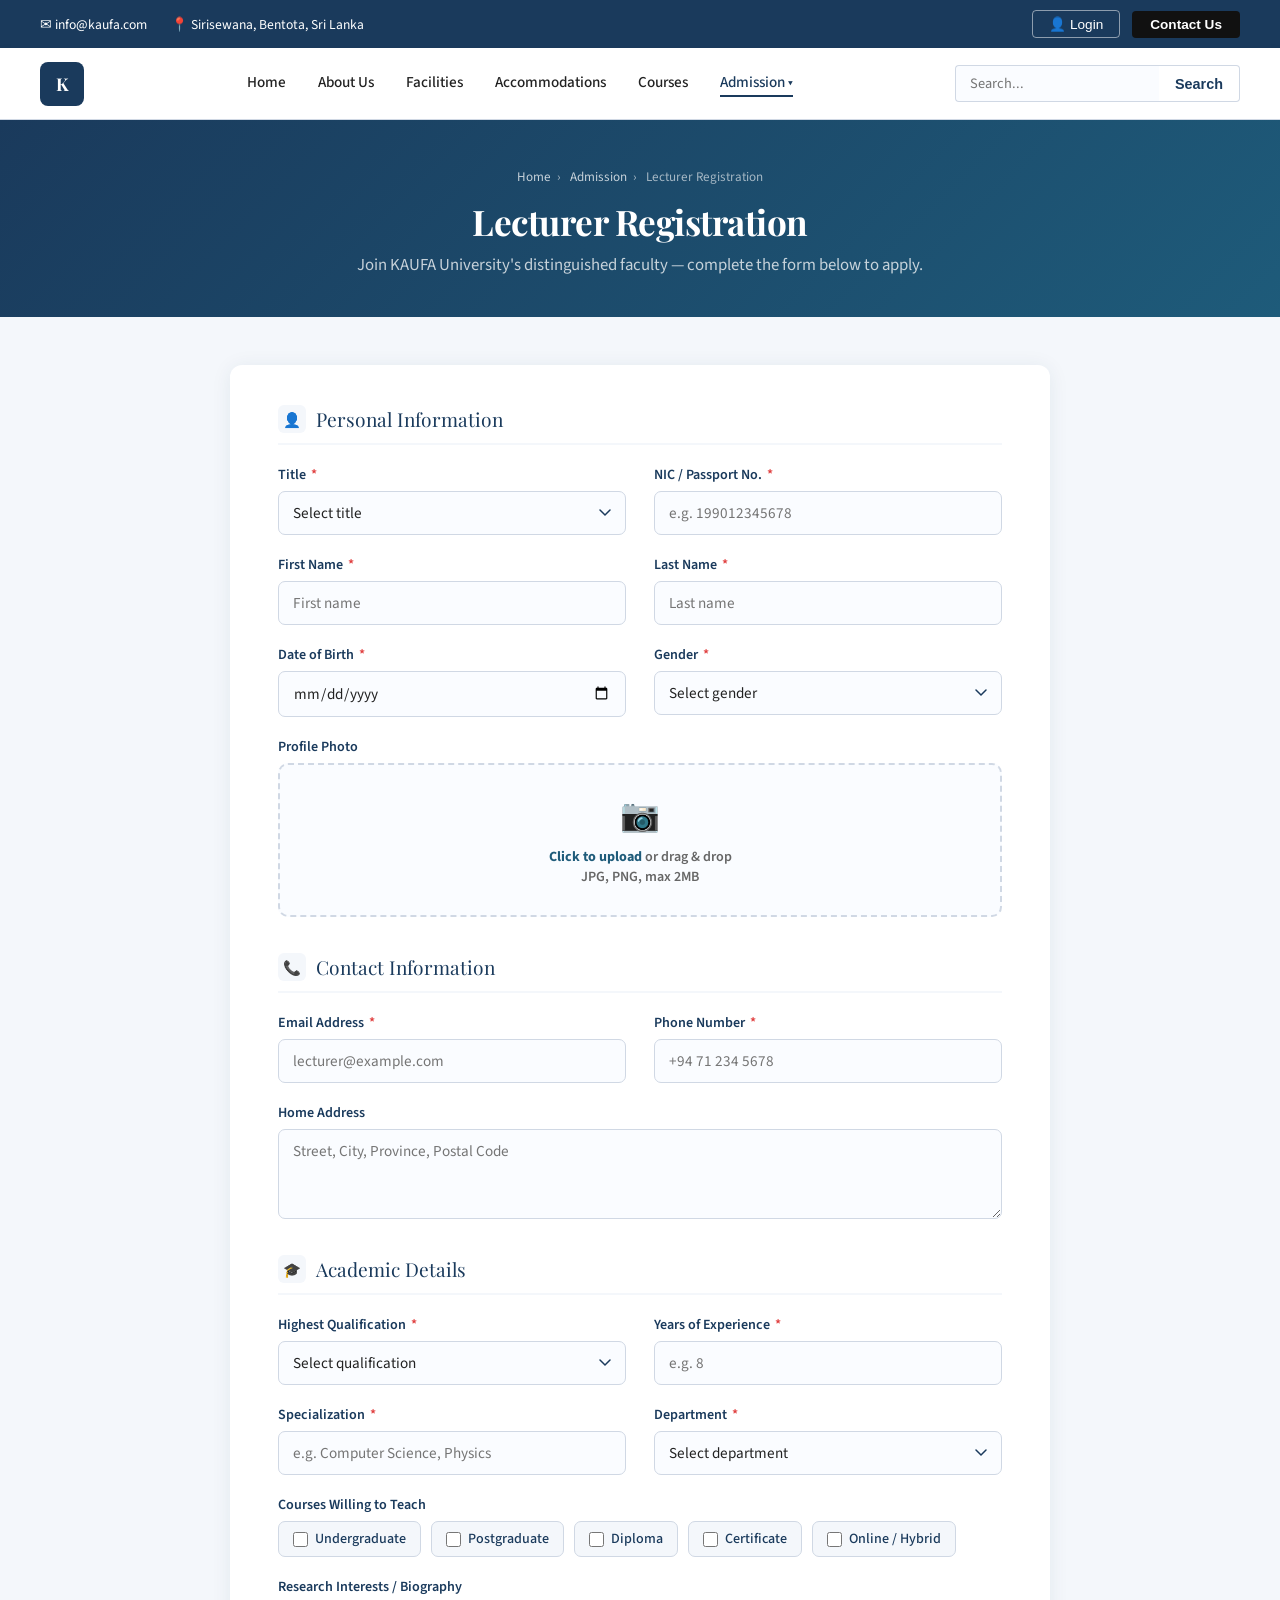
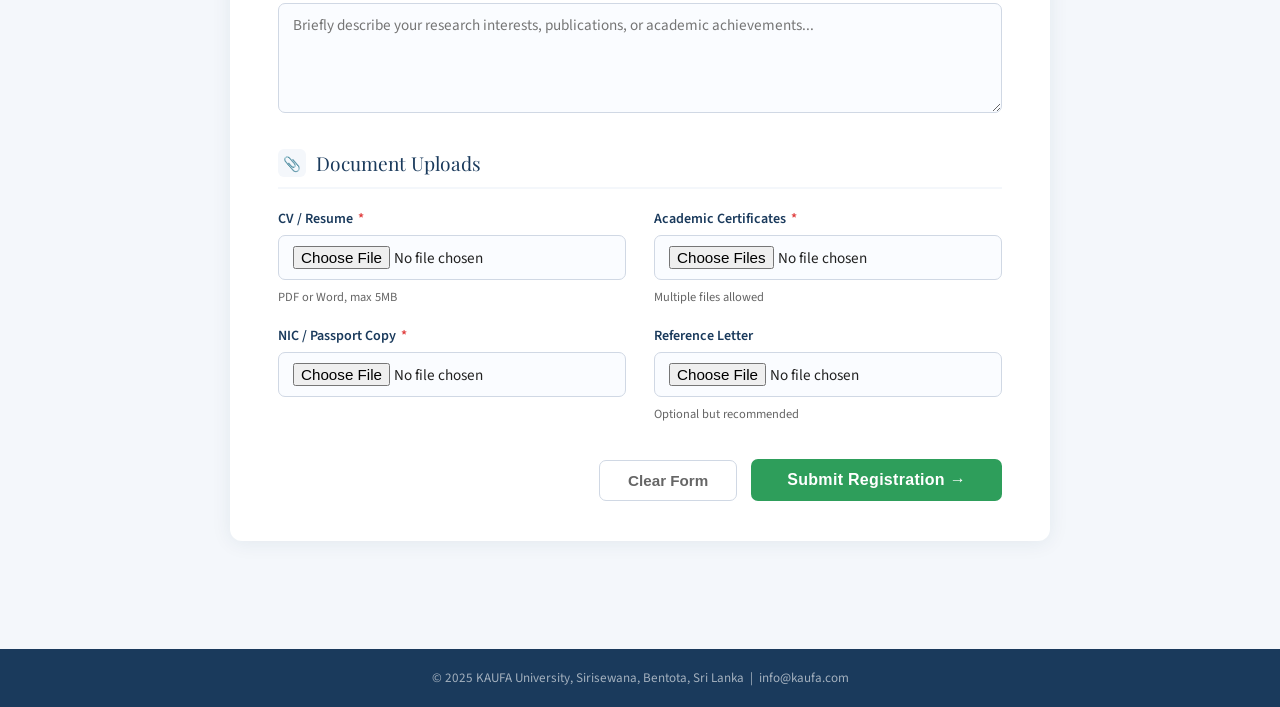
==== lecadmission.html @ 6071746f "Updated lecadmission.html" ====
<!DOCTYPE html>
<html lang="en">
<head>
  <meta charset="UTF-8" />
  <meta name="viewport" content="width=device-width, initial-scale=1.0"/>
  <title>Lecturer Registration – KAUFA University</title>
  <link href="https://fonts.googleapis.com/css2?family=Playfair+Display:wght@600;700&family=Source+Sans+3:wght@300;400;500;600&display=swap" rel="stylesheet"/>
  <style>
    *, *::before, *::after { box-sizing: border-box; margin: 0; padding: 0; }

    :root {
      --navy: #1a3a5c;
      --teal: #1e5b7a;
      --green: #2e9e5b;
      --green-dark: #227a45;
      --light-bg: #f4f7fb;
      --text: #222;
      --muted: #666;
      --border: #d0d8e4;
    }

    body {
      font-family: 'Source Sans 3', sans-serif;
      background: var(--light-bg);
      color: var(--text);
      min-height: 100vh;
    }

    /* ── Top Bar ── */
    .topbar {
      background: var(--navy);
      color: #fff;
      font-size: 0.85rem;
      padding: 10px 40px;
      display: flex;
      justify-content: space-between;
      align-items: center;
    }
    .topbar .contact-info { display: flex; gap: 24px; }
    .topbar a { color: #fff; text-decoration: none; }
    .topbar .actions { display: flex; gap: 12px; align-items: center; }
    .topbar .btn-login {
      background: transparent;
      border: 1px solid rgba(255,255,255,0.5);
      color: #fff;
      padding: 5px 16px;
      border-radius: 4px;
      cursor: pointer;
      font-size: 0.85rem;
    }
    .topbar .btn-contact {
      background: #111;
      color: #fff;
      border: none;
      padding: 6px 18px;
      border-radius: 4px;
      cursor: pointer;
      font-size: 0.85rem;
      font-weight: 600;
    }

    /* ── Navbar ── */
    nav {
      background: #fff;
      border-bottom: 1px solid var(--border);
      padding: 0 40px;
      display: flex;
      align-items: center;
      justify-content: space-between;
      height: 72px;
      box-shadow: 0 1px 6px rgba(0,0,0,0.06);
    }
    .nav-logo { display: flex; align-items: center; gap: 10px; }
    .nav-logo .logo-icon {
      width: 44px; height: 44px;
      background: var(--navy);
      border-radius: 8px;
      display: flex; align-items: center; justify-content: center;
      color: #fff; font-family: 'Playfair Display', serif; font-size: 1.1rem; font-weight: 700;
    }
    .nav-links { display: flex; gap: 32px; }
    .nav-links a {
      text-decoration: none;
      color: var(--text);
      font-size: 0.95rem;
      font-weight: 500;
      transition: color .2s;
    }
    .nav-links a:hover, .nav-links a.active { color: var(--navy); border-bottom: 2px solid var(--navy); padding-bottom: 2px; }
    .nav-search { display: flex; gap: 0; }
    .nav-search input {
      border: 1px solid var(--border);
      border-right: none;
      padding: 7px 14px;
      font-size: 0.9rem;
      border-radius: 4px 0 0 4px;
      outline: none;
    }
    .nav-search button {
      background: #fff;
      border: 1px solid var(--border);
      border-left: none;
      padding: 7px 16px;
      border-radius: 0 4px 4px 0;
      cursor: pointer;
      color: var(--navy);
      font-weight: 600;
      font-size: 0.9rem;
    }

    /* ── Page Hero ── */
    .page-hero {
      background: linear-gradient(135deg, var(--navy) 0%, var(--teal) 100%);
      color: #fff;
      padding: 48px 40px 40px;
      text-align: center;
    }
    .page-hero h1 {
      font-family: 'Playfair Display', serif;
      font-size: 2.2rem;
      letter-spacing: -0.5px;
    }
    .page-hero p {
      margin-top: 8px;
      color: rgba(255,255,255,0.75);
      font-size: 1.05rem;
    }
    .breadcrumb {
      font-size: 0.82rem;
      color: rgba(255,255,255,0.6);
      margin-bottom: 12px;
    }
    .breadcrumb a { color: rgba(255,255,255,0.75); text-decoration: none; }
    .breadcrumb span { margin: 0 6px; }

    /* ── Main Content ── */
    .main {
      max-width: 860px;
      margin: 48px auto;
      padding: 0 20px 60px;
    }

    .card {
      background: #fff;
      border-radius: 12px;
      box-shadow: 0 2px 20px rgba(26,58,92,0.08);
      padding: 40px 48px;
    }

    .section-title {
      font-family: 'Playfair Display', serif;
      font-size: 1.2rem;
      color: var(--navy);
      margin-bottom: 20px;
      padding-bottom: 10px;
      border-bottom: 2px solid var(--light-bg);
      display: flex;
      align-items: center;
      gap: 10px;
    }
    .section-title .icon {
      width: 28px; height: 28px;
      background: var(--light-bg);
      border-radius: 6px;
      display: flex; align-items: center; justify-content: center;
      font-size: 0.9rem;
    }

    .form-grid {
      display: grid;
      grid-template-columns: 1fr 1fr;
      gap: 20px 28px;
    }
    .form-grid .full { grid-column: 1 / -1; }

    .form-group {
      display: flex;
      flex-direction: column;
      gap: 6px;
    }
    label {
      font-size: 0.88rem;
      font-weight: 600;
      color: var(--navy);
    }
    label .req { color: #e03e3e; margin-left: 2px; }

    input, select, textarea {
      border: 1.5px solid var(--border);
      border-radius: 7px;
      padding: 10px 14px;
      font-size: 0.95rem;
      font-family: 'Source Sans 3', sans-serif;
      color: var(--text);
      background: #fafcff;
      transition: border-color .2s, box-shadow .2s;
      outline: none;
    }
    input:focus, select:focus, textarea:focus {
      border-color: var(--teal);
      box-shadow: 0 0 0 3px rgba(30,91,122,0.1);
      background: #fff;
    }
    textarea { resize: vertical; min-height: 90px; }
    select { appearance: none; background-image: url("data:image/svg+xml,%3Csvg xmlns='http://www.w3.org/2000/svg' width='12' height='8' viewBox='0 0 12 8'%3E%3Cpath d='M1 1l5 5 5-5' stroke='%231a3a5c' stroke-width='1.5' fill='none' stroke-linecap='round'/%3E%3C/svg%3E"); background-repeat: no-repeat; background-position: right 14px center; padding-right: 36px; }

    .hint { font-size: 0.78rem; color: var(--muted); margin-top: 2px; }

    /* Photo upload */
    .photo-upload {
      border: 2px dashed var(--border);
      border-radius: 10px;
      padding: 28px;
      text-align: center;
      cursor: pointer;
      transition: border-color .2s, background .2s;
      background: #fafcff;
    }
    .photo-upload:hover { border-color: var(--teal); background: #f0f6fb; }
    .photo-upload input[type="file"] { display: none; }
    .photo-upload .upload-icon { font-size: 2rem; margin-bottom: 8px; }
    .photo-upload p { font-size: 0.88rem; color: var(--muted); }
    .photo-upload strong { color: var(--teal); }

    /* Divider */
    .section-gap { margin-top: 36px; }

    /* Checkbox group */
    .checkbox-group { display: flex; flex-wrap: wrap; gap: 10px; }
    .checkbox-item {
      display: flex; align-items: center; gap: 7px;
      background: var(--light-bg);
      border: 1.5px solid var(--border);
      border-radius: 7px;
      padding: 7px 14px;
      cursor: pointer;
      font-size: 0.88rem;
      font-weight: 500;
      transition: border-color .2s, background .2s;
    }
    .checkbox-item input { width: 15px; height: 15px; accent-color: var(--teal); }
    .checkbox-item:hover { border-color: var(--teal); background: #eef5fb; }

    /* Actions */
    .form-actions {
      margin-top: 36px;
      display: flex;
      justify-content: flex-end;
      gap: 14px;
      align-items: center;
    }
    .btn-reset {
      background: transparent;
      border: 1.5px solid var(--border);
      color: var(--muted);
      padding: 11px 28px;
      border-radius: 7px;
      font-size: 0.95rem;
      font-weight: 600;
      cursor: pointer;
      transition: border-color .2s, color .2s;
    }
    .btn-reset:hover { border-color: var(--navy); color: var(--navy); }
    .btn-submit {
      background: var(--green);
      border: none;
      color: #fff;
      padding: 12px 36px;
      border-radius: 7px;
      font-size: 1rem;
      font-weight: 700;
      cursor: pointer;
      transition: background .2s, transform .1s;
      letter-spacing: 0.3px;
    }
    .btn-submit:hover { background: var(--green-dark); transform: translateY(-1px); }

    /* Success toast */
    .toast {
      display: none;
      position: fixed;
      bottom: 30px; right: 30px;
      background: var(--green);
      color: #fff;
      padding: 14px 24px;
      border-radius: 10px;
      font-weight: 600;
      font-size: 0.95rem;
      box-shadow: 0 6px 24px rgba(0,0,0,0.15);
      animation: slideUp .3s ease;
      z-index: 999;
    }
    @keyframes slideUp { from { transform: translateY(20px); opacity: 0; } to { transform: translateY(0); opacity: 1; } }

    /* Footer */
    footer {
      background: var(--navy);
      color: rgba(255,255,255,0.6);
      text-align: center;
      font-size: 0.82rem;
      padding: 20px 40px;
    }

    @media (max-width: 640px) {
      .form-grid { grid-template-columns: 1fr; }
      .card { padding: 28px 22px; }
      .topbar .contact-info { display: none; }
    }
  </style>
</head>
<body>

<!-- Top Bar -->
<div class="topbar">
  <div class="contact-info">
    <span>✉ info@kaufa.com</span>
    <span>📍 Sirisewana, Bentota, Sri Lanka</span>
  </div>
  <div class="actions">
    <button class="btn-login">👤 Login</button>
    <button class="btn-contact">Contact Us</button>
  </div>
</div>

<!-- Navbar -->
<nav>
  <div class="nav-logo">
    <div class="logo-icon">K</div>
  </div>
  <div class="nav-links">
    <a href="#">Home</a>
    <a href="#">About Us</a>
    <a href="#">Facilities</a>
    <a href="#">Accommodations</a>
    <a href="#">Courses</a>
    <a href="#" class="active">Admission ▾</a>
  </div>
  <div class="nav-search">
    <input type="text" placeholder="Search..."/>
    <button>Search</button>
  </div>
</nav>

<!-- Hero -->
<div class="page-hero">
  <div class="breadcrumb">
    <a href="#">Home</a><span>›</span>
    <a href="#">Admission</a><span>›</span>
    Lecturer Registration
  </div>
  <h1>Lecturer Registration</h1>
  <p>Join KAUFA University's distinguished faculty — complete the form below to apply.</p>
</div>

<!-- Form -->
<div class="main">
  <div class="card">
    <form id="regForm" novalidate>

      <!-- Personal Information -->
      <div class="section-title">
        <span class="icon">👤</span> Personal Information
      </div>
      <div class="form-grid">
        <div class="form-group">
          <label>Title <span class="req">*</span></label>
          <select required>
            <option value="">Select title</option>
            <option>Dr.</option>
            <option>Prof.</option>
            <option>Mr.</option>
            <option>Mrs.</option>
            <option>Ms.</option>
          </select>
        </div>
        <div class="form-group">
          <label>NIC / Passport No. <span class="req">*</span></label>
          <input type="text" placeholder="e.g. 199012345678" required/>
        </div>
        <div class="form-group">
          <label>First Name <span class="req">*</span></label>
          <input type="text" placeholder="First name" required/>
        </div>
        <div class="form-group">
          <label>Last Name <span class="req">*</span></label>
          <input type="text" placeholder="Last name" required/>
        </div>
        <div class="form-group">
          <label>Date of Birth <span class="req">*</span></label>
          <input type="date" required/>
        </div>
        <div class="form-group">
          <label>Gender <span class="req">*</span></label>
          <select required>
            <option value="">Select gender</option>
            <option>Male</option>
            <option>Female</option>
            <option>Prefer not to say</option>
          </select>
        </div>
        <div class="form-group full">
          <label>Profile Photo</label>
          <label class="photo-upload" for="photoInput">
            <input type="file" id="photoInput" accept="image/*"/>
            <div class="upload-icon">📷</div>
            <p><strong>Click to upload</strong> or drag &amp; drop<br/>JPG, PNG, max 2MB</p>
          </label>
        </div>
      </div>

      <!-- Contact Information -->
      <div class="section-gap">
        <div class="section-title">
          <span class="icon">📞</span> Contact Information
        </div>
        <div class="form-grid">
          <div class="form-group">
            <label>Email Address <span class="req">*</span></label>
            <input type="email" placeholder="lecturer@example.com" required/>
          </div>
          <div class="form-group">
            <label>Phone Number <span class="req">*</span></label>
            <input type="tel" placeholder="+94 71 234 5678" required/>
          </div>
          <div class="form-group full">
            <label>Home Address</label>
            <textarea placeholder="Street, City, Province, Postal Code"></textarea>
          </div>
        </div>
      </div>

      <!-- Academic Details -->
      <div class="section-gap">
        <div class="section-title">
          <span class="icon">🎓</span> Academic Details
        </div>
        <div class="form-grid">
          <div class="form-group">
            <label>Highest Qualification <span class="req">*</span></label>
            <select required>
              <option value="">Select qualification</option>
              <option>Bachelor's Degree</option>
              <option>Master's Degree</option>
              <option>M.Phil</option>
              <option>PhD</option>
              <option>Post-Doctoral</option>
            </select>
          </div>
          <div class="form-group">
            <label>Years of Experience <span class="req">*</span></label>
            <input type="number" min="0" max="50" placeholder="e.g. 8" required/>
          </div>
          <div class="form-group">
            <label>Specialization <span class="req">*</span></label>
            <input type="text" placeholder="e.g. Computer Science, Physics" required/>
          </div>
          <div class="form-group">
            <label>Department <span class="req">*</span></label>
            <select required>
              <option value="">Select department</option>
              <option>Faculty of Technology</option>
              <option>Faculty of Science</option>
              <option>Faculty of Management</option>
              <option>Faculty of Engineering</option>
              <option>Faculty of Arts</option>
              <option>Faculty of Medicine</option>
            </select>
          </div>
          <div class="form-group full">
            <label>Courses Willing to Teach</label>
            <div class="checkbox-group">
              <label class="checkbox-item"><input type="checkbox"/> Undergraduate</label>
              <label class="checkbox-item"><input type="checkbox"/> Postgraduate</label>
              <label class="checkbox-item"><input type="checkbox"/> Diploma</label>
              <label class="checkbox-item"><input type="checkbox"/> Certificate</label>
              <label class="checkbox-item"><input type="checkbox"/> Online / Hybrid</label>
            </div>
          </div>
          <div class="form-group full">
            <label>Research Interests / Biography</label>
            <textarea placeholder="Briefly describe your research interests, publications, or academic achievements..." style="min-height:110px;"></textarea>
          </div>
        </div>
      </div>

      <!-- Documents -->
      <div class="section-gap">
        <div class="section-title">
          <span class="icon">📎</span> Document Uploads
        </div>
        <div class="form-grid">
          <div class="form-group">
            <label>CV / Resume <span class="req">*</span></label>
            <input type="file" accept=".pdf,.doc,.docx"/>
            <span class="hint">PDF or Word, max 5MB</span>
          </div>
          <div class="form-group">
            <label>Academic Certificates <span class="req">*</span></label>
            <input type="file" accept=".pdf,.jpg,.png" multiple/>
            <span class="hint">Multiple files allowed</span>
          </div>
          <div class="form-group">
            <label>NIC / Passport Copy <span class="req">*</span></label>
            <input type="file" accept=".pdf,.jpg,.png"/>
          </div>
          <div class="form-group">
            <label>Reference Letter</label>
            <input type="file" accept=".pdf,.doc,.docx"/>
            <span class="hint">Optional but recommended</span>
          </div>
        </div>
      </div>

      <!-- Actions -->
      <div class="form-actions">
        <button type="reset" class="btn-reset">Clear Form</button>
        <button type="submit" class="btn-submit">Submit Registration →</button>
      </div>

    </form>
  </div>
</div>

<!-- Toast -->
<div class="toast" id="toast">✅ Registration submitted successfully!</div>

<!-- Footer -->
<footer>
  &copy; 2025 KAUFA University, Sirisewana, Bentota, Sri Lanka &nbsp;|&nbsp; info@kaufa.com
</footer>

<script>
  // Photo upload preview label
  document.getElementById('photoInput').addEventListener('change', function() {
    const label = this.closest('.photo-upload');
    if (this.files.length) {
      label.querySelector('p').innerHTML = `<strong>${this.files[0].name}</strong> selected`;
    }
  });

  // Form submit
  document.getElementById('regForm').addEventListener('submit', function(e) {
    e.preventDefault();
    const toast = document.getElementById('toast');
    toast.style.display = 'block';
    setTimeout(() => { toast.style.display = 'none'; }, 3500);
    this.reset();
  });
</script>
</body>
</html>
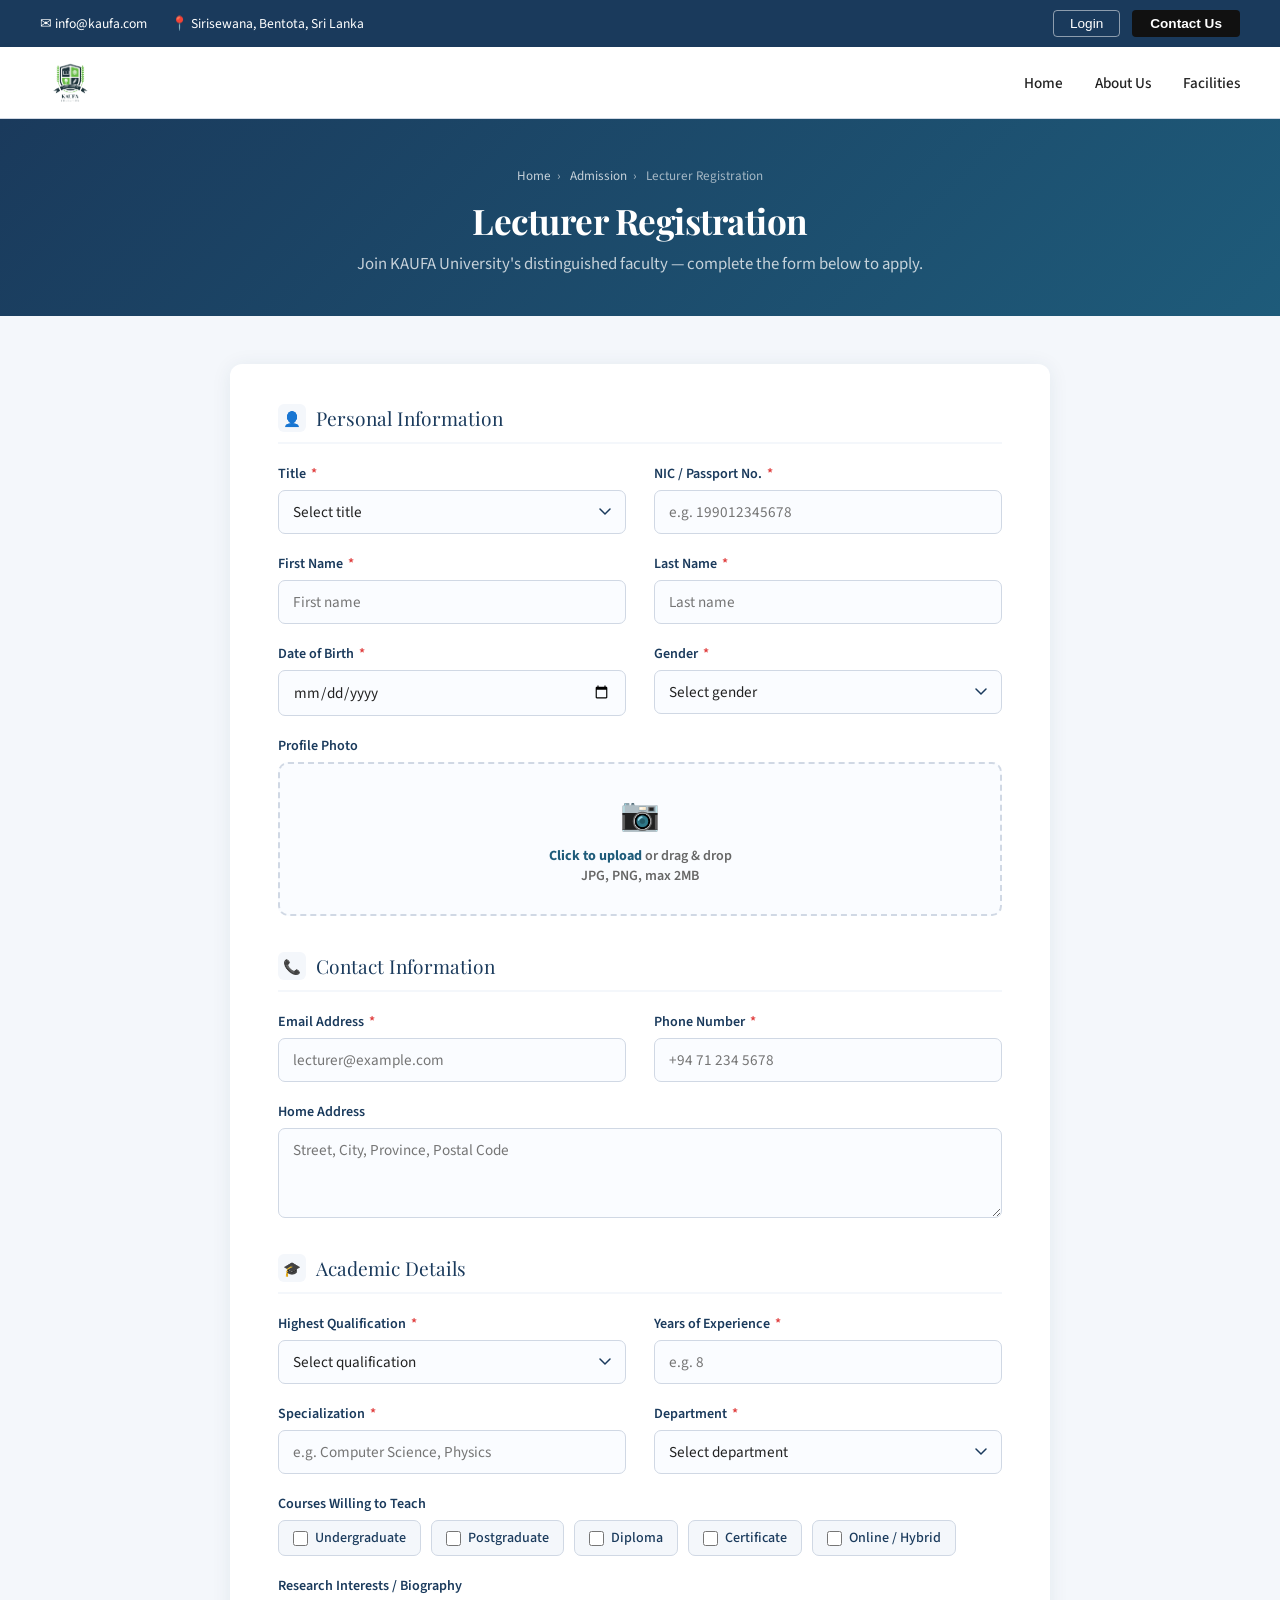
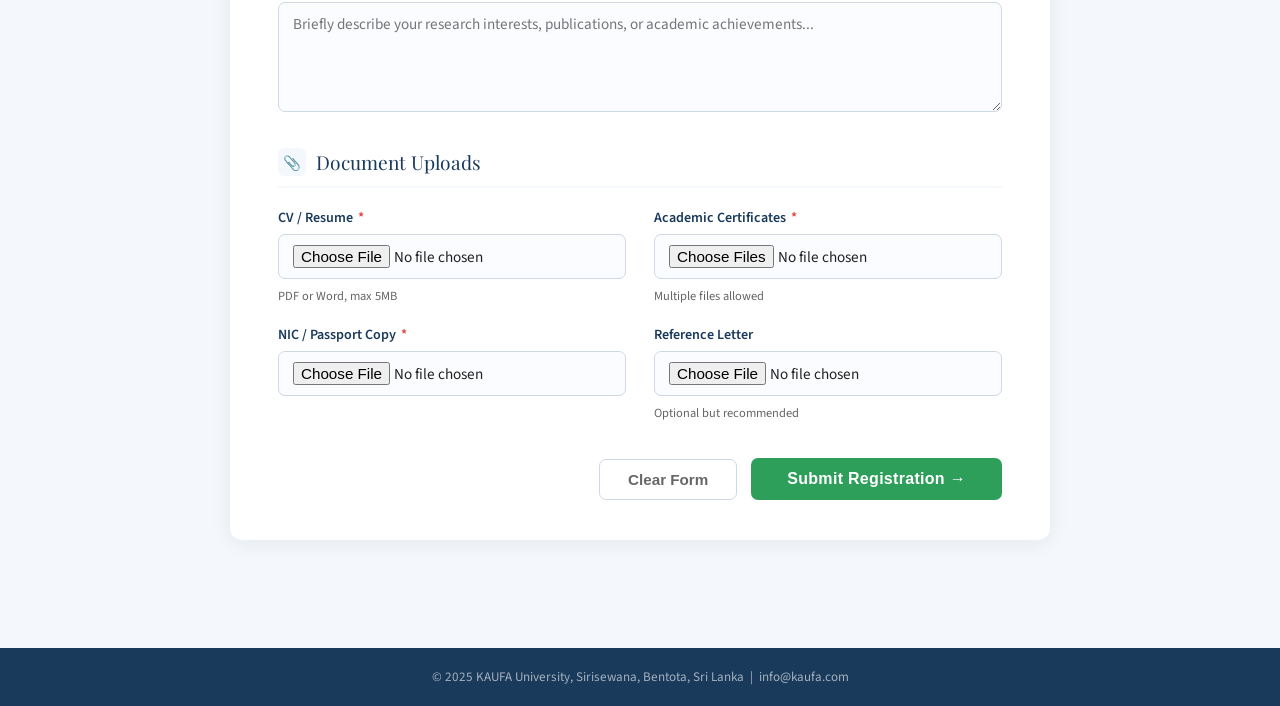
==== commit 70f48d90: "Few changes" ====
--- a/lecadmission.html
+++ b/lecadmission.html
@@ -1,12 +1,22 @@
 <!DOCTYPE html>
 <html lang="en">
+
 <head>
   <meta charset="UTF-8" />
-  <meta name="viewport" content="width=device-width, initial-scale=1.0"/>
+  <meta name="viewport" content="width=device-width, initial-scale=1.0" />
   <title>Lecturer Registration – KAUFA University</title>
-  <link href="https://fonts.googleapis.com/css2?family=Playfair+Display:wght@600;700&family=Source+Sans+3:wght@300;400;500;600&display=swap" rel="stylesheet"/>
+  <link
+    href="https://fonts.googleapis.com/css2?family=Playfair+Display:wght@600;700&family=Source+Sans+3:wght@300;400;500;600&display=swap"
+    rel="stylesheet" />
+  <link rel="icon" type="image/png" href="2.png">
   <style>
-    *, *::before, *::after { box-sizing: border-box; margin: 0; padding: 0; }
+    *,
+    *::before,
+    *::after {
+      box-sizing: border-box;
+      margin: 0;
+      padding: 0;
+    }
 
     :root {
       --navy: #1a3a5c;
@@ -36,18 +46,33 @@
       justify-content: space-between;
       align-items: center;
     }
-    .topbar .contact-info { display: flex; gap: 24px; }
-    .topbar a { color: #fff; text-decoration: none; }
-    .topbar .actions { display: flex; gap: 12px; align-items: center; }
+
+    .topbar .contact-info {
+      display: flex;
+      gap: 24px;
+    }
+
+    .topbar a {
+      color: #fff;
+      text-decoration: none;
+    }
+
+    .topbar .actions {
+      display: flex;
+      gap: 12px;
+      align-items: center;
+    }
+
     .topbar .btn-login {
       background: transparent;
-      border: 1px solid rgba(255,255,255,0.5);
+      border: 1px solid rgba(255, 255, 255, 0.5);
       color: #fff;
       padding: 5px 16px;
       border-radius: 4px;
       cursor: pointer;
       font-size: 0.85rem;
     }
+
     .topbar .btn-contact {
       background: #111;
       color: #fff;
@@ -68,17 +93,39 @@
       align-items: center;
       justify-content: space-between;
       height: 72px;
-      box-shadow: 0 1px 6px rgba(0,0,0,0.06);
-    }
-    .nav-logo { display: flex; align-items: center; gap: 10px; }
+      box-shadow: 0 1px 6px rgba(0, 0, 0, 0.06);
+    }
+
+    .nav-logo {
+      display: flex;
+      align-items: center;
+    }
+
+    .logo-img {
+      height: 60px;
+      width: auto;
+      display: block;
+    }
+
     .nav-logo .logo-icon {
-      width: 44px; height: 44px;
-      background: var(--navy);
+      width: 44px;
+      height: 44px;
+      background: url(1.png);
       border-radius: 8px;
-      display: flex; align-items: center; justify-content: center;
-      color: #fff; font-family: 'Playfair Display', serif; font-size: 1.1rem; font-weight: 700;
-    }
-    .nav-links { display: flex; gap: 32px; }
+      display: flex;
+      align-items: center;
+      justify-content: center;
+      color: #fff;
+      font-family: 'Playfair Display', serif;
+      font-size: 1.1rem;
+      font-weight: 700;
+    }
+
+    .nav-links {
+      display: flex;
+      gap: 32px;
+    }
+
     .nav-links a {
       text-decoration: none;
       color: var(--text);
@@ -86,8 +133,19 @@
       font-weight: 500;
       transition: color .2s;
     }
-    .nav-links a:hover, .nav-links a.active { color: var(--navy); border-bottom: 2px solid var(--navy); padding-bottom: 2px; }
-    .nav-search { display: flex; gap: 0; }
+
+    .nav-links a:hover,
+    .nav-links a.active {
+      color: var(--navy);
+      border-bottom: 2px solid var(--navy);
+      padding-bottom: 2px;
+    }
+
+    .nav-search {
+      display: flex;
+      gap: 0;
+    }
+
     .nav-search input {
       border: 1px solid var(--border);
       border-right: none;
@@ -96,6 +154,7 @@
       border-radius: 4px 0 0 4px;
       outline: none;
     }
+
     .nav-search button {
       background: #fff;
       border: 1px solid var(--border);
@@ -115,23 +174,33 @@
       padding: 48px 40px 40px;
       text-align: center;
     }
+
     .page-hero h1 {
       font-family: 'Playfair Display', serif;
       font-size: 2.2rem;
       letter-spacing: -0.5px;
     }
+
     .page-hero p {
       margin-top: 8px;
-      color: rgba(255,255,255,0.75);
+      color: rgba(255, 255, 255, 0.75);
       font-size: 1.05rem;
     }
+
     .breadcrumb {
       font-size: 0.82rem;
-      color: rgba(255,255,255,0.6);
+      color: rgba(255, 255, 255, 0.6);
       margin-bottom: 12px;
     }
-    .breadcrumb a { color: rgba(255,255,255,0.75); text-decoration: none; }
-    .breadcrumb span { margin: 0 6px; }
+
+    .breadcrumb a {
+      color: rgba(255, 255, 255, 0.75);
+      text-decoration: none;
+    }
+
+    .breadcrumb span {
+      margin: 0 6px;
+    }
 
     /* ── Main Content ── */
     .main {
@@ -143,7 +212,7 @@
     .card {
       background: #fff;
       border-radius: 12px;
-      box-shadow: 0 2px 20px rgba(26,58,92,0.08);
+      box-shadow: 0 2px 20px rgba(26, 58, 92, 0.08);
       padding: 40px 48px;
     }
 
@@ -158,11 +227,15 @@
       align-items: center;
       gap: 10px;
     }
+
     .section-title .icon {
-      width: 28px; height: 28px;
+      width: 28px;
+      height: 28px;
       background: var(--light-bg);
       border-radius: 6px;
-      display: flex; align-items: center; justify-content: center;
+      display: flex;
+      align-items: center;
+      justify-content: center;
       font-size: 0.9rem;
     }
 
@@ -171,21 +244,31 @@
       grid-template-columns: 1fr 1fr;
       gap: 20px 28px;
     }
-    .form-grid .full { grid-column: 1 / -1; }
+
+    .form-grid .full {
+      grid-column: 1 / -1;
+    }
 
     .form-group {
       display: flex;
       flex-direction: column;
       gap: 6px;
     }
+
     label {
       font-size: 0.88rem;
       font-weight: 600;
       color: var(--navy);
     }
-    label .req { color: #e03e3e; margin-left: 2px; }
-
-    input, select, textarea {
+
+    label .req {
+      color: #e03e3e;
+      margin-left: 2px;
+    }
+
+    input,
+    select,
+    textarea {
       border: 1.5px solid var(--border);
       border-radius: 7px;
       padding: 10px 14px;
@@ -196,15 +279,33 @@
       transition: border-color .2s, box-shadow .2s;
       outline: none;
     }
-    input:focus, select:focus, textarea:focus {
+
+    input:focus,
+    select:focus,
+    textarea:focus {
       border-color: var(--teal);
-      box-shadow: 0 0 0 3px rgba(30,91,122,0.1);
+      box-shadow: 0 0 0 3px rgba(30, 91, 122, 0.1);
       background: #fff;
     }
-    textarea { resize: vertical; min-height: 90px; }
-    select { appearance: none; background-image: url("data:image/svg+xml,%3Csvg xmlns='http://www.w3.org/2000/svg' width='12' height='8' viewBox='0 0 12 8'%3E%3Cpath d='M1 1l5 5 5-5' stroke='%231a3a5c' stroke-width='1.5' fill='none' stroke-linecap='round'/%3E%3C/svg%3E"); background-repeat: no-repeat; background-position: right 14px center; padding-right: 36px; }
-
-    .hint { font-size: 0.78rem; color: var(--muted); margin-top: 2px; }
+
+    textarea {
+      resize: vertical;
+      min-height: 90px;
+    }
+
+    select {
+      appearance: none;
+      background-image: url("data:image/svg+xml,%3Csvg xmlns='http://www.w3.org/2000/svg' width='12' height='8' viewBox='0 0 12 8'%3E%3Cpath d='M1 1l5 5 5-5' stroke='%231a3a5c' stroke-width='1.5' fill='none' stroke-linecap='round'/%3E%3C/svg%3E");
+      background-repeat: no-repeat;
+      background-position: right 14px center;
+      padding-right: 36px;
+    }
+
+    .hint {
+      font-size: 0.78rem;
+      color: var(--muted);
+      margin-top: 2px;
+    }
 
     /* Photo upload */
     .photo-upload {
@@ -216,19 +317,46 @@
       transition: border-color .2s, background .2s;
       background: #fafcff;
     }
-    .photo-upload:hover { border-color: var(--teal); background: #f0f6fb; }
-    .photo-upload input[type="file"] { display: none; }
-    .photo-upload .upload-icon { font-size: 2rem; margin-bottom: 8px; }
-    .photo-upload p { font-size: 0.88rem; color: var(--muted); }
-    .photo-upload strong { color: var(--teal); }
+
+    .photo-upload:hover {
+      border-color: var(--teal);
+      background: #f0f6fb;
+    }
+
+    .photo-upload input[type="file"] {
+      display: none;
+    }
+
+    .photo-upload .upload-icon {
+      font-size: 2rem;
+      margin-bottom: 8px;
+    }
+
+    .photo-upload p {
+      font-size: 0.88rem;
+      color: var(--muted);
+    }
+
+    .photo-upload strong {
+      color: var(--teal);
+    }
 
     /* Divider */
-    .section-gap { margin-top: 36px; }
+    .section-gap {
+      margin-top: 36px;
+    }
 
     /* Checkbox group */
-    .checkbox-group { display: flex; flex-wrap: wrap; gap: 10px; }
+    .checkbox-group {
+      display: flex;
+      flex-wrap: wrap;
+      gap: 10px;
+    }
+
     .checkbox-item {
-      display: flex; align-items: center; gap: 7px;
+      display: flex;
+      align-items: center;
+      gap: 7px;
       background: var(--light-bg);
       border: 1.5px solid var(--border);
       border-radius: 7px;
@@ -238,8 +366,17 @@
       font-weight: 500;
       transition: border-color .2s, background .2s;
     }
-    .checkbox-item input { width: 15px; height: 15px; accent-color: var(--teal); }
-    .checkbox-item:hover { border-color: var(--teal); background: #eef5fb; }
+
+    .checkbox-item input {
+      width: 15px;
+      height: 15px;
+      accent-color: var(--teal);
+    }
+
+    .checkbox-item:hover {
+      border-color: var(--teal);
+      background: #eef5fb;
+    }
 
     /* Actions */
     .form-actions {
@@ -249,6 +386,7 @@
       gap: 14px;
       align-items: center;
     }
+
     .btn-reset {
       background: transparent;
       border: 1.5px solid var(--border);
@@ -260,7 +398,12 @@
       cursor: pointer;
       transition: border-color .2s, color .2s;
     }
-    .btn-reset:hover { border-color: var(--navy); color: var(--navy); }
+
+    .btn-reset:hover {
+      border-color: var(--navy);
+      color: var(--navy);
+    }
+
     .btn-submit {
       background: var(--green);
       border: none;
@@ -273,279 +416,301 @@
       transition: background .2s, transform .1s;
       letter-spacing: 0.3px;
     }
-    .btn-submit:hover { background: var(--green-dark); transform: translateY(-1px); }
+
+    .btn-submit:hover {
+      background: var(--green-dark);
+      transform: translateY(-1px);
+    }
 
     /* Success toast */
     .toast {
       display: none;
       position: fixed;
-      bottom: 30px; right: 30px;
+      bottom: 30px;
+      right: 30px;
       background: var(--green);
       color: #fff;
       padding: 14px 24px;
       border-radius: 10px;
       font-weight: 600;
       font-size: 0.95rem;
-      box-shadow: 0 6px 24px rgba(0,0,0,0.15);
+      box-shadow: 0 6px 24px rgba(0, 0, 0, 0.15);
       animation: slideUp .3s ease;
       z-index: 999;
     }
-    @keyframes slideUp { from { transform: translateY(20px); opacity: 0; } to { transform: translateY(0); opacity: 1; } }
+
+    @keyframes slideUp {
+      from {
+        transform: translateY(20px);
+        opacity: 0;
+      }
+
+      to {
+        transform: translateY(0);
+        opacity: 1;
+      }
+    }
 
     /* Footer */
     footer {
       background: var(--navy);
-      color: rgba(255,255,255,0.6);
+      color: rgba(255, 255, 255, 0.6);
       text-align: center;
       font-size: 0.82rem;
       padding: 20px 40px;
     }
 
     @media (max-width: 640px) {
-      .form-grid { grid-template-columns: 1fr; }
-      .card { padding: 28px 22px; }
-      .topbar .contact-info { display: none; }
+      .form-grid {
+        grid-template-columns: 1fr;
+      }
+
+      .card {
+        padding: 28px 22px;
+      }
+
+      .topbar .contact-info {
+        display: none;
+      }
     }
   </style>
 </head>
+
 <body>
 
-<!-- Top Bar -->
-<div class="topbar">
-  <div class="contact-info">
-    <span>✉ info@kaufa.com</span>
-    <span>📍 Sirisewana, Bentota, Sri Lanka</span>
+  <!-- Top Bar -->
+  <div class="topbar">
+    <div class="contact-info">
+      <span>✉ info@kaufa.com</span>
+      <span>📍 Sirisewana, Bentota, Sri Lanka</span>
+    </div>
+    <div class="actions">
+      <button class="btn-login">Login</button>
+      <button class="btn-contact">Contact Us</button>
+    </div>
   </div>
-  <div class="actions">
-    <button class="btn-login">👤 Login</button>
-    <button class="btn-contact">Contact Us</button>
+
+  <!-- Navbar -->
+  <nav >
+    <div class="nav-logo">
+      <img src="1.png" alt="KAUFA University Logo" class="logo-img">
+    </div>
+    </div>
+    <div class="nav-links">
+      <a href="main.html#home">Home</a>
+      <a href="main.html#about">About Us</a>
+      <a href="main.html#gallery-section">Facilities</a>
+    </div>
+  </nav>
+
+  <!-- Hero -->
+  <div class="page-hero">
+    <div class="breadcrumb">
+      <a href="#">Home</a><span>›</span>
+      <a href="#">Admission</a><span>›</span>
+      Lecturer Registration
+    </div>
+    <h1>Lecturer Registration</h1>
+    <p>Join KAUFA University's distinguished faculty — complete the form below to apply.</p>
   </div>
-</div>
-
-<!-- Navbar -->
-<nav>
-  <div class="nav-logo">
-    <div class="logo-icon">K</div>
-  </div>
-  <div class="nav-links">
-    <a href="#">Home</a>
-    <a href="#">About Us</a>
-    <a href="#">Facilities</a>
-    <a href="#">Accommodations</a>
-    <a href="#">Courses</a>
-    <a href="#" class="active">Admission ▾</a>
-  </div>
-  <div class="nav-search">
-    <input type="text" placeholder="Search..."/>
-    <button>Search</button>
-  </div>
-</nav>
-
-<!-- Hero -->
-<div class="page-hero">
-  <div class="breadcrumb">
-    <a href="#">Home</a><span>›</span>
-    <a href="#">Admission</a><span>›</span>
-    Lecturer Registration
-  </div>
-  <h1>Lecturer Registration</h1>
-  <p>Join KAUFA University's distinguished faculty — complete the form below to apply.</p>
-</div>
-
-<!-- Form -->
-<div class="main">
-  <div class="card">
-    <form id="regForm" novalidate>
-
-      <!-- Personal Information -->
-      <div class="section-title">
-        <span class="icon">👤</span> Personal Information
-      </div>
-      <div class="form-grid">
-        <div class="form-group">
-          <label>Title <span class="req">*</span></label>
-          <select required>
-            <option value="">Select title</option>
-            <option>Dr.</option>
-            <option>Prof.</option>
-            <option>Mr.</option>
-            <option>Mrs.</option>
-            <option>Ms.</option>
-          </select>
-        </div>
-        <div class="form-group">
-          <label>NIC / Passport No. <span class="req">*</span></label>
-          <input type="text" placeholder="e.g. 199012345678" required/>
-        </div>
-        <div class="form-group">
-          <label>First Name <span class="req">*</span></label>
-          <input type="text" placeholder="First name" required/>
-        </div>
-        <div class="form-group">
-          <label>Last Name <span class="req">*</span></label>
-          <input type="text" placeholder="Last name" required/>
-        </div>
-        <div class="form-group">
-          <label>Date of Birth <span class="req">*</span></label>
-          <input type="date" required/>
-        </div>
-        <div class="form-group">
-          <label>Gender <span class="req">*</span></label>
-          <select required>
-            <option value="">Select gender</option>
-            <option>Male</option>
-            <option>Female</option>
-            <option>Prefer not to say</option>
-          </select>
-        </div>
-        <div class="form-group full">
-          <label>Profile Photo</label>
-          <label class="photo-upload" for="photoInput">
-            <input type="file" id="photoInput" accept="image/*"/>
-            <div class="upload-icon">📷</div>
-            <p><strong>Click to upload</strong> or drag &amp; drop<br/>JPG, PNG, max 2MB</p>
-          </label>
-        </div>
-      </div>
-
-      <!-- Contact Information -->
-      <div class="section-gap">
+
+  <!-- Form -->
+  <div class="main">
+    <div class="card">
+      <form id="regForm" novalidate>
+
+        <!-- Personal Information -->
         <div class="section-title">
-          <span class="icon">📞</span> Contact Information
+          <span class="icon">👤</span> Personal Information
         </div>
         <div class="form-grid">
           <div class="form-group">
-            <label>Email Address <span class="req">*</span></label>
-            <input type="email" placeholder="lecturer@example.com" required/>
+            <label>Title <span class="req">*</span></label>
+            <select required>
+              <option value="">Select title</option>
+              <option>Dr.</option>
+              <option>Prof.</option>
+              <option>Mr.</option>
+              <option>Mrs.</option>
+              <option>Ms.</option>
+            </select>
           </div>
           <div class="form-group">
-            <label>Phone Number <span class="req">*</span></label>
-            <input type="tel" placeholder="+94 71 234 5678" required/>
+            <label>NIC / Passport No. <span class="req">*</span></label>
+            <input type="text" placeholder="e.g. 199012345678" required />
+          </div>
+          <div class="form-group">
+            <label>First Name <span class="req">*</span></label>
+            <input type="text" placeholder="First name" required />
+          </div>
+          <div class="form-group">
+            <label>Last Name <span class="req">*</span></label>
+            <input type="text" placeholder="Last name" required />
+          </div>
+          <div class="form-group">
+            <label>Date of Birth <span class="req">*</span></label>
+            <input type="date" required />
+          </div>
+          <div class="form-group">
+            <label>Gender <span class="req">*</span></label>
+            <select required>
+              <option value="">Select gender</option>
+              <option>Male</option>
+              <option>Female</option>
+              <option>Prefer not to say</option>
+            </select>
           </div>
           <div class="form-group full">
-            <label>Home Address</label>
-            <textarea placeholder="Street, City, Province, Postal Code"></textarea>
+            <label>Profile Photo</label>
+            <label class="photo-upload" for="photoInput">
+              <input type="file" id="photoInput" accept="image/*" />
+              <div class="upload-icon">📷</div>
+              <p><strong>Click to upload</strong> or drag &amp; drop<br />JPG, PNG, max 2MB</p>
+            </label>
           </div>
         </div>
-      </div>
-
-      <!-- Academic Details -->
-      <div class="section-gap">
-        <div class="section-title">
-          <span class="icon">🎓</span> Academic Details
+
+        <!-- Contact Information -->
+        <div class="section-gap">
+          <div class="section-title">
+            <span class="icon">📞</span> Contact Information
+          </div>
+          <div class="form-grid">
+            <div class="form-group">
+              <label>Email Address <span class="req">*</span></label>
+              <input type="email" placeholder="lecturer@example.com" required />
+            </div>
+            <div class="form-group">
+              <label>Phone Number <span class="req">*</span></label>
+              <input type="tel" placeholder="+94 71 234 5678" required />
+            </div>
+            <div class="form-group full">
+              <label>Home Address</label>
+              <textarea placeholder="Street, City, Province, Postal Code"></textarea>
+            </div>
+          </div>
         </div>
-        <div class="form-grid">
-          <div class="form-group">
-            <label>Highest Qualification <span class="req">*</span></label>
-            <select required>
-              <option value="">Select qualification</option>
-              <option>Bachelor's Degree</option>
-              <option>Master's Degree</option>
-              <option>M.Phil</option>
-              <option>PhD</option>
-              <option>Post-Doctoral</option>
-            </select>
-          </div>
-          <div class="form-group">
-            <label>Years of Experience <span class="req">*</span></label>
-            <input type="number" min="0" max="50" placeholder="e.g. 8" required/>
-          </div>
-          <div class="form-group">
-            <label>Specialization <span class="req">*</span></label>
-            <input type="text" placeholder="e.g. Computer Science, Physics" required/>
-          </div>
-          <div class="form-group">
-            <label>Department <span class="req">*</span></label>
-            <select required>
-              <option value="">Select department</option>
-              <option>Faculty of Technology</option>
-              <option>Faculty of Science</option>
-              <option>Faculty of Management</option>
-              <option>Faculty of Engineering</option>
-              <option>Faculty of Arts</option>
-              <option>Faculty of Medicine</option>
-            </select>
-          </div>
-          <div class="form-group full">
-            <label>Courses Willing to Teach</label>
-            <div class="checkbox-group">
-              <label class="checkbox-item"><input type="checkbox"/> Undergraduate</label>
-              <label class="checkbox-item"><input type="checkbox"/> Postgraduate</label>
-              <label class="checkbox-item"><input type="checkbox"/> Diploma</label>
-              <label class="checkbox-item"><input type="checkbox"/> Certificate</label>
-              <label class="checkbox-item"><input type="checkbox"/> Online / Hybrid</label>
-            </div>
-          </div>
-          <div class="form-group full">
-            <label>Research Interests / Biography</label>
-            <textarea placeholder="Briefly describe your research interests, publications, or academic achievements..." style="min-height:110px;"></textarea>
+
+        <!-- Academic Details -->
+        <div class="section-gap">
+          <div class="section-title">
+            <span class="icon">🎓</span> Academic Details
+          </div>
+          <div class="form-grid">
+            <div class="form-group">
+              <label>Highest Qualification <span class="req">*</span></label>
+              <select required>
+                <option value="">Select qualification</option>
+                <option>Bachelor's Degree</option>
+                <option>Master's Degree</option>
+                <option>M.Phil</option>
+                <option>PhD</option>
+                <option>Post-Doctoral</option>
+              </select>
+            </div>
+            <div class="form-group">
+              <label>Years of Experience <span class="req">*</span></label>
+              <input type="number" min="0" max="50" placeholder="e.g. 8" required />
+            </div>
+            <div class="form-group">
+              <label>Specialization <span class="req">*</span></label>
+              <input type="text" placeholder="e.g. Computer Science, Physics" required />
+            </div>
+            <div class="form-group">
+              <label>Department <span class="req">*</span></label>
+              <select required>
+                <option value="">Select department</option>
+                <option>Faculty of Technology</option>
+                <option>Faculty of Science</option>
+                <option>Faculty of Management</option>
+                <option>Faculty of Engineering</option>
+                <option>Faculty of Arts</option>
+                <option>Faculty of Medicine</option>
+              </select>
+            </div>
+            <div class="form-group full">
+              <label>Courses Willing to Teach</label>
+              <div class="checkbox-group">
+                <label class="checkbox-item"><input type="checkbox" /> Undergraduate</label>
+                <label class="checkbox-item"><input type="checkbox" /> Postgraduate</label>
+                <label class="checkbox-item"><input type="checkbox" /> Diploma</label>
+                <label class="checkbox-item"><input type="checkbox" /> Certificate</label>
+                <label class="checkbox-item"><input type="checkbox" /> Online / Hybrid</label>
+              </div>
+            </div>
+            <div class="form-group full">
+              <label>Research Interests / Biography</label>
+              <textarea
+                placeholder="Briefly describe your research interests, publications, or academic achievements..."
+                style="min-height:110px;"></textarea>
+            </div>
           </div>
         </div>
-      </div>
-
-      <!-- Documents -->
-      <div class="section-gap">
-        <div class="section-title">
-          <span class="icon">📎</span> Document Uploads
+
+        <!-- Documents -->
+        <div class="section-gap">
+          <div class="section-title">
+            <span class="icon">📎</span> Document Uploads
+          </div>
+          <div class="form-grid">
+            <div class="form-group">
+              <label>CV / Resume <span class="req">*</span></label>
+              <input type="file" accept=".pdf,.doc,.docx" />
+              <span class="hint">PDF or Word, max 5MB</span>
+            </div>
+            <div class="form-group">
+              <label>Academic Certificates <span class="req">*</span></label>
+              <input type="file" accept=".pdf,.jpg,.png" multiple />
+              <span class="hint">Multiple files allowed</span>
+            </div>
+            <div class="form-group">
+              <label>NIC / Passport Copy <span class="req">*</span></label>
+              <input type="file" accept=".pdf,.jpg,.png" />
+            </div>
+            <div class="form-group">
+              <label>Reference Letter</label>
+              <input type="file" accept=".pdf,.doc,.docx" />
+              <span class="hint">Optional but recommended</span>
+            </div>
+          </div>
         </div>
-        <div class="form-grid">
-          <div class="form-group">
-            <label>CV / Resume <span class="req">*</span></label>
-            <input type="file" accept=".pdf,.doc,.docx"/>
-            <span class="hint">PDF or Word, max 5MB</span>
-          </div>
-          <div class="form-group">
-            <label>Academic Certificates <span class="req">*</span></label>
-            <input type="file" accept=".pdf,.jpg,.png" multiple/>
-            <span class="hint">Multiple files allowed</span>
-          </div>
-          <div class="form-group">
-            <label>NIC / Passport Copy <span class="req">*</span></label>
-            <input type="file" accept=".pdf,.jpg,.png"/>
-          </div>
-          <div class="form-group">
-            <label>Reference Letter</label>
-            <input type="file" accept=".pdf,.doc,.docx"/>
-            <span class="hint">Optional but recommended</span>
-          </div>
+
+        <!-- Actions -->
+        <div class="form-actions">
+          <button type="reset" class="btn-reset">Clear Form</button>
+          <button type="submit" class="btn-submit">Submit Registration →</button>
         </div>
-      </div>
-
-      <!-- Actions -->
-      <div class="form-actions">
-        <button type="reset" class="btn-reset">Clear Form</button>
-        <button type="submit" class="btn-submit">Submit Registration →</button>
-      </div>
-
-    </form>
+
+      </form>
+    </div>
   </div>
-</div>
-
-<!-- Toast -->
-<div class="toast" id="toast">✅ Registration submitted successfully!</div>
-
-<!-- Footer -->
-<footer>
-  &copy; 2025 KAUFA University, Sirisewana, Bentota, Sri Lanka &nbsp;|&nbsp; info@kaufa.com
-</footer>
-
-<script>
-  // Photo upload preview label
-  document.getElementById('photoInput').addEventListener('change', function() {
-    const label = this.closest('.photo-upload');
-    if (this.files.length) {
-      label.querySelector('p').innerHTML = `<strong>${this.files[0].name}</strong> selected`;
-    }
-  });
-
-  // Form submit
-  document.getElementById('regForm').addEventListener('submit', function(e) {
-    e.preventDefault();
-    const toast = document.getElementById('toast');
-    toast.style.display = 'block';
-    setTimeout(() => { toast.style.display = 'none'; }, 3500);
-    this.reset();
-  });
-</script>
+
+  <!-- Toast -->
+  <div class="toast" id="toast">✅ Registration submitted successfully!</div>
+
+  <!-- Footer -->
+  <footer>
+    &copy; 2025 KAUFA University, Sirisewana, Bentota, Sri Lanka &nbsp;|&nbsp; info@kaufa.com
+  </footer>
+
+  <script>
+    // Photo upload preview label
+    document.getElementById('photoInput').addEventListener('change', function () {
+      const label = this.closest('.photo-upload');
+      if (this.files.length) {
+        label.querySelector('p').innerHTML = `<strong>${this.files[0].name}</strong> selected`;
+      }
+    });
+
+    // Form submit
+    document.getElementById('regForm').addEventListener('submit', function (e) {
+      e.preventDefault();
+      const toast = document.getElementById('toast');
+      toast.style.display = 'block';
+      setTimeout(() => { toast.style.display = 'none'; }, 3500);
+      this.reset();
+    });
+  </script>
 </body>
+
 </html>
